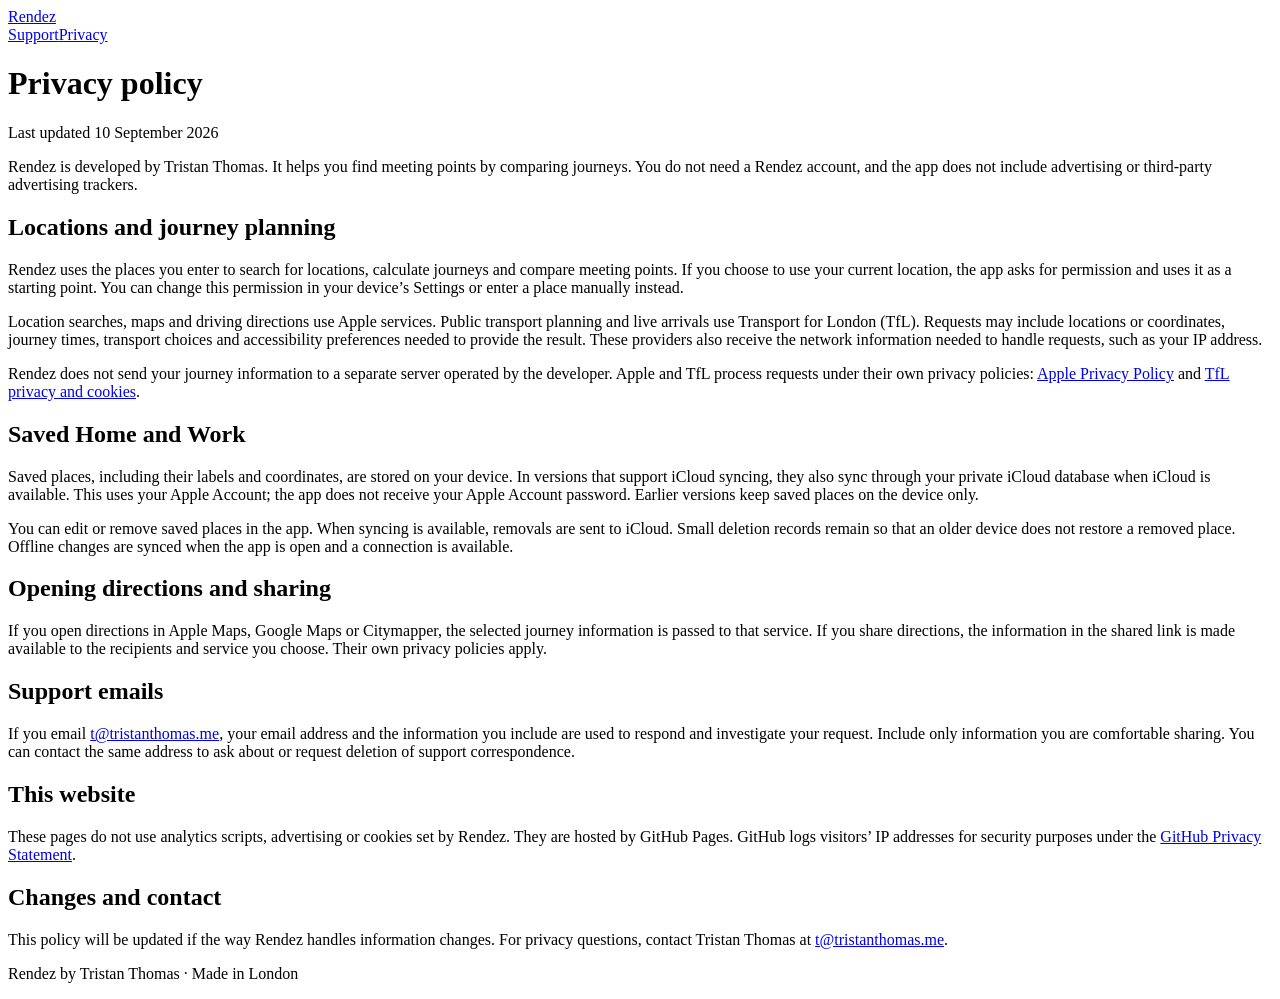
==== rendez-privacy/index.html @ fcc67804 "Publish basic Rendez support and privacy pages" ====
<!doctype html>
<html lang="en-GB"><head><meta charset="utf-8"><meta name="viewport" content="width=device-width,initial-scale=1"><meta name="description" content="How Rendez uses location, journey and saved-place information."><title>Privacy policy · Rendez</title><link rel="canonical" href="https://trstnthms.github.io/rendez-site/rendez-privacy/"><link rel="stylesheet" href="/rendez-site/styles.css"></head><body>
<header><a href="/rendez-site/" aria-label="Rendez home">Rendez</a><nav aria-label="Main navigation"><a href="/rendez-site/rendez-support/">Support</a><a href="/rendez-site/rendez-privacy/" aria-current="page">Privacy</a></nav></header>
<main><h1>Privacy policy</h1><p class="updated">Last updated 10 September 2026</p><p>Rendez is developed by Tristan Thomas. It helps you find meeting points by comparing journeys. You do not need a Rendez account, and the app does not include advertising or third-party advertising trackers.</p><h2>Locations and journey planning</h2><p>Rendez uses the places you enter to search for locations, calculate journeys and compare meeting points. If you choose to use your current location, the app asks for permission and uses it as a starting point. You can change this permission in your device’s Settings or enter a place manually instead.</p><p>Location searches, maps and driving directions use Apple services. Public transport planning and live arrivals use Transport for London (TfL). Requests may include locations or coordinates, journey times, transport choices and accessibility preferences needed to provide the result. These providers also receive the network information needed to handle requests, such as your IP address.</p><p>Rendez does not send your journey information to a separate server operated by the developer. Apple and TfL process requests under their own privacy policies: <a href="https://www.apple.com/legal/privacy/">Apple Privacy Policy</a> and <a href="https://tfl.gov.uk/corporate/privacy-and-cookies/">TfL privacy and cookies</a>.</p><h2>Saved Home and Work</h2><p>Saved places, including their labels and coordinates, are stored on your device. In versions that support iCloud syncing, they also sync through your private iCloud database when iCloud is available. This uses your Apple Account; the app does not receive your Apple Account password. Earlier versions keep saved places on the device only.</p><p>You can edit or remove saved places in the app. When syncing is available, removals are sent to iCloud. Small deletion records remain so that an older device does not restore a removed place. Offline changes are synced when the app is open and a connection is available.</p><h2>Opening directions and sharing</h2><p>If you open directions in Apple Maps, Google Maps or Citymapper, the selected journey information is passed to that service. If you share directions, the information in the shared link is made available to the recipients and service you choose. Their own privacy policies apply.</p><h2>Support emails</h2><p>If you email <a href="mailto:t@tristanthomas.me">t@tristanthomas.me</a>, your email address and the information you include are used to respond and investigate your request. Include only information you are comfortable sharing. You can contact the same address to ask about or request deletion of support correspondence.</p><h2>This website</h2><p>These pages do not use analytics scripts, advertising or cookies set by Rendez. They are hosted by GitHub Pages. GitHub logs visitors’ IP addresses for security purposes under the <a href="https://docs.github.com/en/site-policy/privacy-policies/github-general-privacy-statement">GitHub Privacy Statement</a>.</p><h2>Changes and contact</h2><p>This policy will be updated if the way Rendez handles information changes. For privacy questions, contact Tristan Thomas at <a href="mailto:t@tristanthomas.me">t@tristanthomas.me</a>.</p></main>
<footer><p>Rendez by Tristan Thomas · Made in London</p></footer>
</body></html>
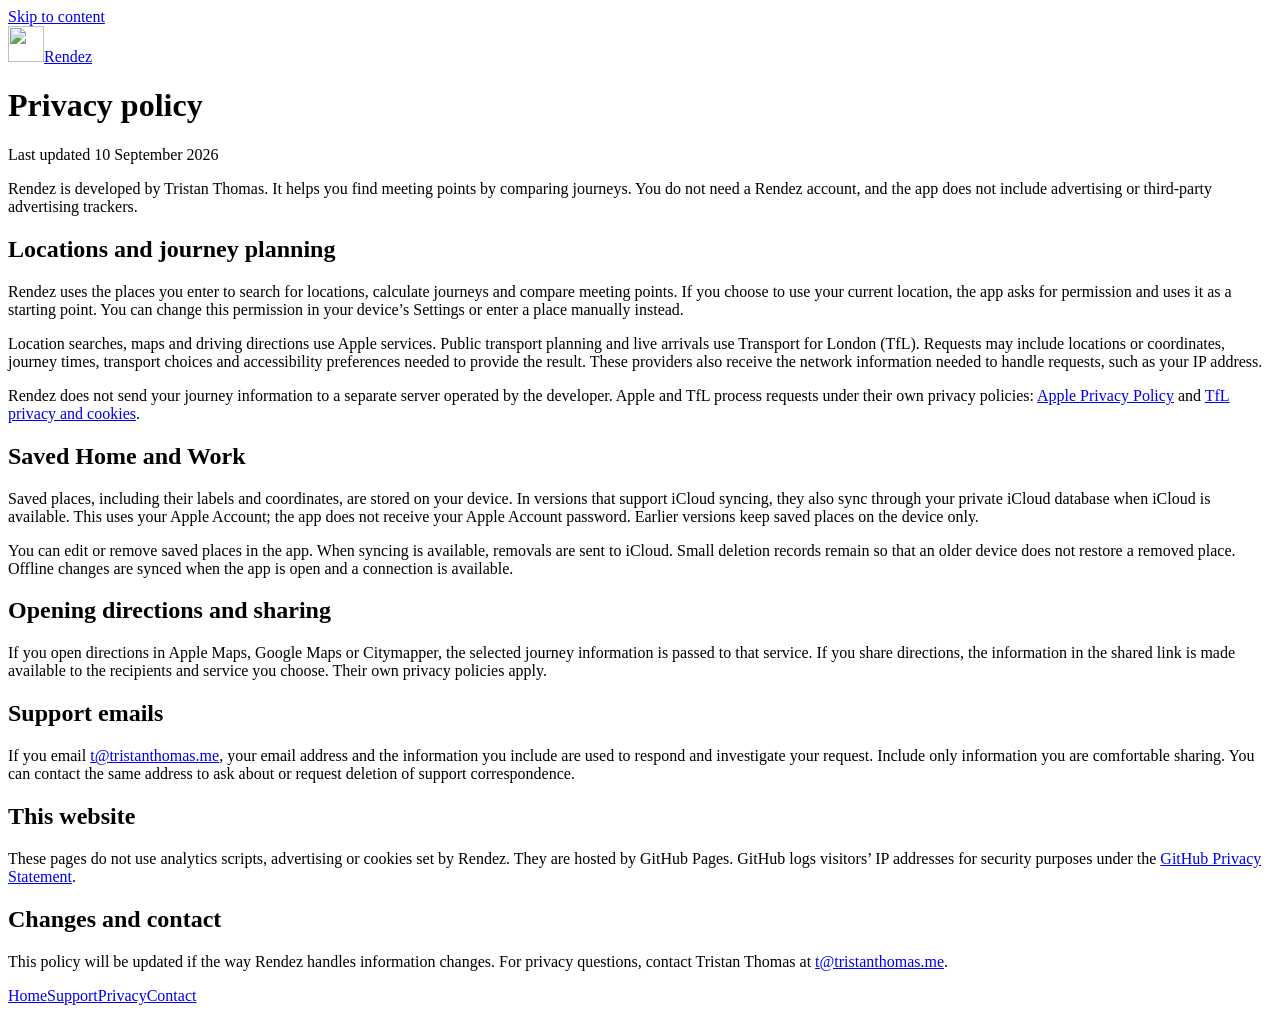
==== commit 235e21ff: "Publish shared app website (55a7670f47f0)" ====
--- a/rendez-privacy/index.html
+++ b/rendez-privacy/index.html
@@ -1,6 +1,25 @@
 <!doctype html>
-<html lang="en-GB"><head><meta charset="utf-8"><meta name="viewport" content="width=device-width,initial-scale=1"><meta name="description" content="How Rendez uses location, journey and saved-place information."><title>Privacy policy · Rendez</title><link rel="canonical" href="https://trstnthms.github.io/rendez-site/rendez-privacy/"><link rel="stylesheet" href="/rendez-site/styles.css"></head><body>
-<header><a href="/rendez-site/" aria-label="Rendez home">Rendez</a><nav aria-label="Main navigation"><a href="/rendez-site/rendez-support/">Support</a><a href="/rendez-site/rendez-privacy/" aria-current="page">Privacy</a></nav></header>
-<main><h1>Privacy policy</h1><p class="updated">Last updated 10 September 2026</p><p>Rendez is developed by Tristan Thomas. It helps you find meeting points by comparing journeys. You do not need a Rendez account, and the app does not include advertising or third-party advertising trackers.</p><h2>Locations and journey planning</h2><p>Rendez uses the places you enter to search for locations, calculate journeys and compare meeting points. If you choose to use your current location, the app asks for permission and uses it as a starting point. You can change this permission in your device’s Settings or enter a place manually instead.</p><p>Location searches, maps and driving directions use Apple services. Public transport planning and live arrivals use Transport for London (TfL). Requests may include locations or coordinates, journey times, transport choices and accessibility preferences needed to provide the result. These providers also receive the network information needed to handle requests, such as your IP address.</p><p>Rendez does not send your journey information to a separate server operated by the developer. Apple and TfL process requests under their own privacy policies: <a href="https://www.apple.com/legal/privacy/">Apple Privacy Policy</a> and <a href="https://tfl.gov.uk/corporate/privacy-and-cookies/">TfL privacy and cookies</a>.</p><h2>Saved Home and Work</h2><p>Saved places, including their labels and coordinates, are stored on your device. In versions that support iCloud syncing, they also sync through your private iCloud database when iCloud is available. This uses your Apple Account; the app does not receive your Apple Account password. Earlier versions keep saved places on the device only.</p><p>You can edit or remove saved places in the app. When syncing is available, removals are sent to iCloud. Small deletion records remain so that an older device does not restore a removed place. Offline changes are synced when the app is open and a connection is available.</p><h2>Opening directions and sharing</h2><p>If you open directions in Apple Maps, Google Maps or Citymapper, the selected journey information is passed to that service. If you share directions, the information in the shared link is made available to the recipients and service you choose. Their own privacy policies apply.</p><h2>Support emails</h2><p>If you email <a href="mailto:t@tristanthomas.me">t@tristanthomas.me</a>, your email address and the information you include are used to respond and investigate your request. Include only information you are comfortable sharing. You can contact the same address to ask about or request deletion of support correspondence.</p><h2>This website</h2><p>These pages do not use analytics scripts, advertising or cookies set by Rendez. They are hosted by GitHub Pages. GitHub logs visitors’ IP addresses for security purposes under the <a href="https://docs.github.com/en/site-policy/privacy-policies/github-general-privacy-statement">GitHub Privacy Statement</a>.</p><h2>Changes and contact</h2><p>This policy will be updated if the way Rendez handles information changes. For privacy questions, contact Tristan Thomas at <a href="mailto:t@tristanthomas.me">t@tristanthomas.me</a>.</p></main>
-<footer><p>Rendez by Tristan Thomas · Made in London</p></footer>
-</body></html>
+<html lang="en-GB">
+<head>
+  <meta charset="utf-8">
+  <meta name="viewport" content="width=device-width, initial-scale=1">
+  <title>Privacy policy · Rendez</title>
+  <meta name="description" content="Privacy policy for Rendez">
+  <link rel="canonical" href="https://trstnthms.github.io/rendez-site/rendez-privacy/">
+  <meta property="og:title" content="Privacy policy · Rendez">
+  <meta property="og:description" content="Privacy policy for Rendez">
+  <meta property="og:type" content="website">
+  <meta property="og:url" content="https://trstnthms.github.io/rendez-site/rendez-privacy/">
+  <meta property="og:image" content="https://trstnthms.github.io/rendez-site/assets/icon.png">
+  <link rel="icon" type="image/png" href="/rendez-site/assets/icon.png">
+  <link rel="stylesheet" href="/rendez-site/styles.css">
+</head>
+<body class="document" style="--sky: #d9e4f5; --ground: #eae7f3">
+  <a class="skip" href="#main">Skip to content</a>
+  
+<header class="document-header"><a class="brand" href="/rendez-site/"><img src="/rendez-site/assets/icon.png" width="36" height="36" alt="">Rendez</a></header>
+<main id="main" class="document-main"><h1>Privacy policy</h1><p class="updated">Last updated 10 September 2026</p><p>Rendez is developed by Tristan Thomas. It helps you find meeting points by comparing journeys. You do not need a Rendez account, and the app does not include advertising or third-party advertising trackers.</p><h2>Locations and journey planning</h2><p>Rendez uses the places you enter to search for locations, calculate journeys and compare meeting points. If you choose to use your current location, the app asks for permission and uses it as a starting point. You can change this permission in your device’s Settings or enter a place manually instead.</p><p>Location searches, maps and driving directions use Apple services. Public transport planning and live arrivals use Transport for London (TfL). Requests may include locations or coordinates, journey times, transport choices and accessibility preferences needed to provide the result. These providers also receive the network information needed to handle requests, such as your IP address.</p><p>Rendez does not send your journey information to a separate server operated by the developer. Apple and TfL process requests under their own privacy policies: <a href="https://www.apple.com/legal/privacy/">Apple Privacy Policy</a> and <a href="https://tfl.gov.uk/corporate/privacy-and-cookies/">TfL privacy and cookies</a>.</p><h2>Saved Home and Work</h2><p>Saved places, including their labels and coordinates, are stored on your device. In versions that support iCloud syncing, they also sync through your private iCloud database when iCloud is available. This uses your Apple Account; the app does not receive your Apple Account password. Earlier versions keep saved places on the device only.</p><p>You can edit or remove saved places in the app. When syncing is available, removals are sent to iCloud. Small deletion records remain so that an older device does not restore a removed place. Offline changes are synced when the app is open and a connection is available.</p><h2>Opening directions and sharing</h2><p>If you open directions in Apple Maps, Google Maps or Citymapper, the selected journey information is passed to that service. If you share directions, the information in the shared link is made available to the recipients and service you choose. Their own privacy policies apply.</p><h2>Support emails</h2><p>If you email <a href="mailto:t@tristanthomas.me">t@tristanthomas.me</a>, your email address and the information you include are used to respond and investigate your request. Include only information you are comfortable sharing. You can contact the same address to ask about or request deletion of support correspondence.</p><h2>This website</h2><p>These pages do not use analytics scripts, advertising or cookies set by Rendez. They are hosted by GitHub Pages. GitHub logs visitors’ IP addresses for security purposes under the <a href="https://docs.github.com/en/site-policy/privacy-policies/github-general-privacy-statement">GitHub Privacy Statement</a>.</p><h2>Changes and contact</h2><p>This policy will be updated if the way Rendez handles information changes. For privacy questions, contact Tristan Thomas at <a href="mailto:t@tristanthomas.me">t@tristanthomas.me</a>.</p>
+</main>
+<footer class="document-footer"><nav class="links" aria-label="Site navigation"><a href="/rendez-site/">Home</a><a href="/rendez-site/rendez-support/">Support</a><a href="/rendez-site/rendez-privacy/" aria-current="page">Privacy</a><a href="mailto:t@tristanthomas.me">Contact</a></nav></footer>
+</body>
+</html>
